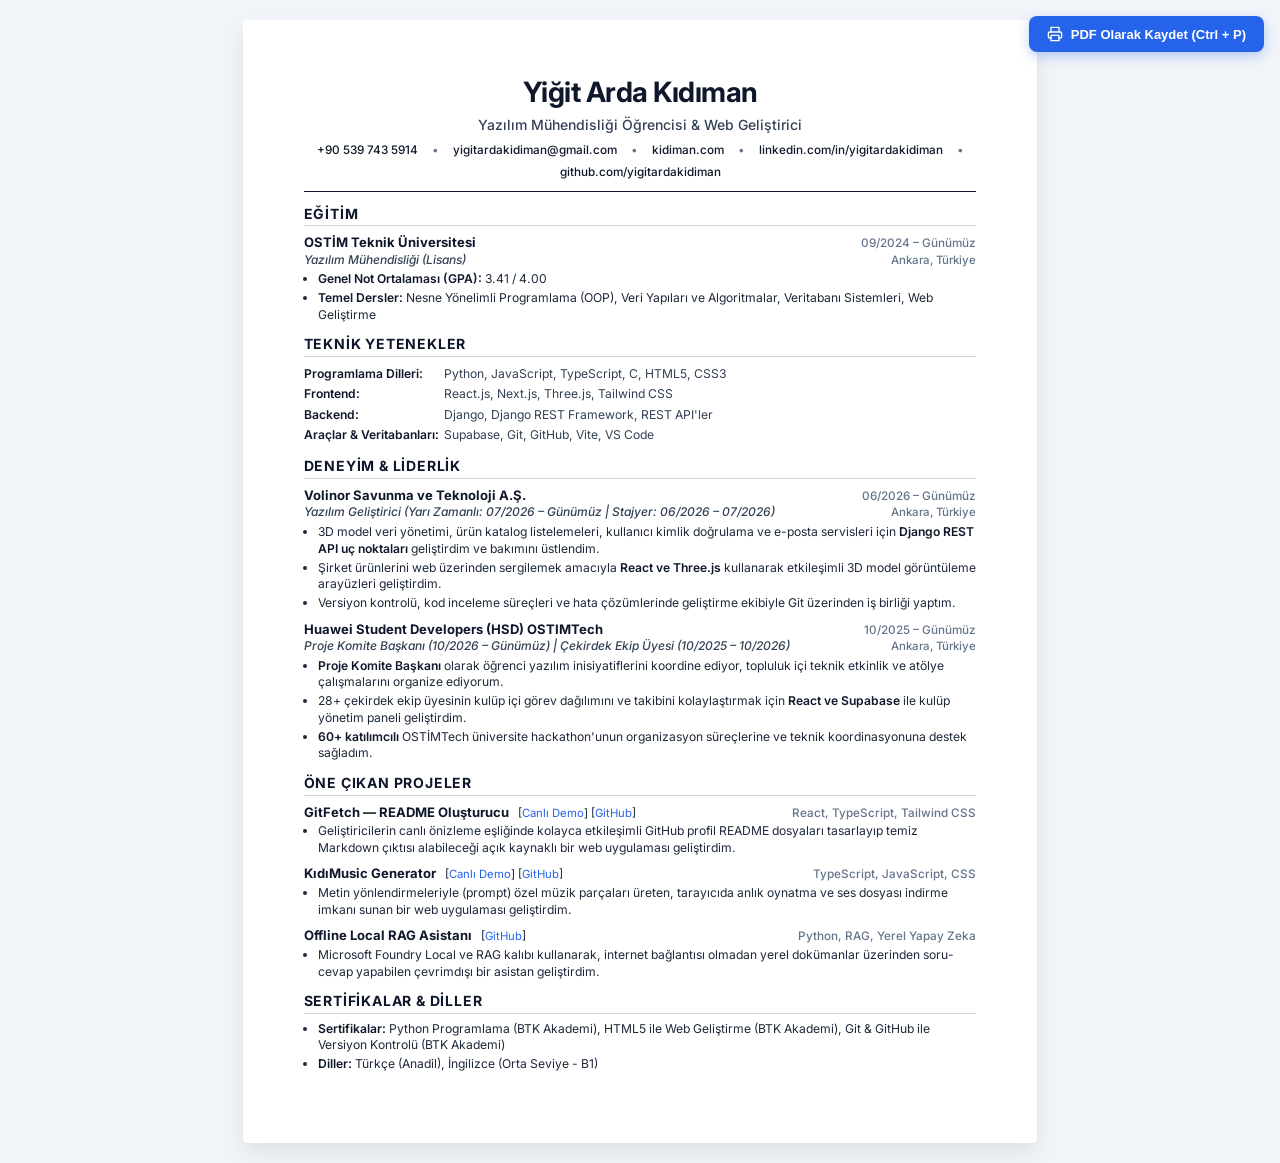
==== public/documents/Yeni klasör/resume-tr.html @ 00418289 "Update resumes and add dynamic language support for CV downloads" ====
<!DOCTYPE html>
<html lang="tr">
<head>
  <meta charset="UTF-8">
  <meta name="viewport" content="width=device-width, initial-scale=1.0">
  <title>Yiğit Arda Kıdıman - Özgeçmiş (CV)</title>
  <link rel="preconnect" href="https://fonts.googleapis.com">
  <link rel="preconnect" href="https://fonts.gstatic.com" crossorigin>
  <link href="https://fonts.googleapis.com/css2?family=Inter:wght@300;400;500;600;700&display=swap" rel="stylesheet">
  <style>
    :root {
      --primary: #0f172a;
      --secondary: #334155;
      --muted: #64748b;
      --line: #cbd5e1;
      --accent: #2563eb;
      --bg: #ffffff;
    }

    * {
      box-sizing: border-box;
      margin: 0;
      padding: 0;
    }

    body {
      font-family: 'Inter', -apple-system, BlinkMacSystemFont, "Segoe UI", Roboto, sans-serif;
      color: var(--primary);
      background-color: #f1f5f9;
      font-size: 9.6pt;
      line-height: 1.4;
      -webkit-font-smoothing: antialiased;
    }

    /* Floating Print Button */
    .no-print-bar {
      position: fixed;
      top: 16px;
      right: 16px;
      display: flex;
      gap: 10px;
      z-index: 1000;
    }

    .btn-print {
      background: #2563eb;
      color: white;
      border: none;
      padding: 10px 18px;
      font-size: 13px;
      font-weight: 600;
      border-radius: 8px;
      cursor: pointer;
      box-shadow: 0 4px 12px rgba(37, 99, 235, 0.3);
      display: flex;
      align-items: center;
      gap: 8px;
      transition: all 0.2s ease;
    }

    .btn-print:hover {
      background: #1d4ed8;
      transform: translateY(-1px);
    }

    /* A4 Resume Container */
    .resume-page {
      width: 210mm;
      min-height: 297mm;
      margin: 20px auto;
      background: var(--bg);
      padding: 14mm 16mm;
      box-shadow: 0 10px 25px rgba(0, 0, 0, 0.08);
      border-radius: 4px;
    }

    /* Header */
    header {
      text-align: center;
      margin-bottom: 12px;
      padding-bottom: 10px;
      border-bottom: 1.5px solid var(--primary);
    }

    h1.name {
      font-size: 21pt;
      font-weight: 700;
      letter-spacing: -0.5px;
      color: var(--primary);
      margin-bottom: 3px;
    }

    .title-sub {
      font-size: 10.5pt;
      font-weight: 500;
      color: var(--secondary);
      margin-bottom: 7px;
    }

    .contact-line {
      display: flex;
      justify-content: center;
      flex-wrap: wrap;
      gap: 6px 14px;
      font-size: 8.8pt;
      color: var(--secondary);
    }

    .contact-line a {
      color: var(--primary);
      text-decoration: none;
      font-weight: 500;
    }

    .contact-line a:hover {
      color: var(--accent);
      text-decoration: underline;
    }

    .dot-sep {
      color: var(--muted);
    }

    /* Section Styles */
    section {
      margin-bottom: 11px;
    }

    .section-title {
      font-size: 10.5pt;
      font-weight: 700;
      text-transform: uppercase;
      letter-spacing: 0.8px;
      color: var(--primary);
      border-bottom: 1px solid var(--line);
      padding-bottom: 2px;
      margin-bottom: 7px;
    }

    /* Entry Item */
    .item {
      margin-bottom: 8px;
    }

    .item:last-child {
      margin-bottom: 0;
    }

    .item-header {
      display: flex;
      justify-content: space-between;
      align-items: baseline;
    }

    .item-title {
      font-weight: 700;
      font-size: 9.8pt;
      color: var(--primary);
    }

    .item-date {
      font-size: 8.8pt;
      color: var(--muted);
      font-weight: 500;
      text-align: right;
      white-space: nowrap;
    }

    .item-subtitle {
      display: flex;
      justify-content: space-between;
      align-items: baseline;
      font-size: 9pt;
      color: var(--secondary);
      font-weight: 500;
      margin-bottom: 3px;
    }

    .item-role {
      font-style: italic;
      color: var(--secondary);
    }

    .item-location {
      font-size: 8.6pt;
      color: var(--muted);
      white-space: nowrap;
    }

    /* Lists */
    ul.bullets {
      list-style-type: disc;
      padding-left: 14px;
      margin-top: 2px;
    }

    ul.bullets li {
      font-size: 9.1pt;
      color: #1e293b;
      margin-bottom: 2.5px;
      line-height: 1.36;
    }

    ul.bullets li strong {
      color: var(--primary);
      font-weight: 600;
    }

    /* Skills Grid */
    .skills-table {
      width: 100%;
      border-collapse: collapse;
      font-size: 9.1pt;
    }

    .skills-table td {
      padding: 2px 0;
      vertical-align: top;
      line-height: 1.35;
    }

    .skill-cat {
      font-weight: 600;
      color: var(--primary);
      width: 140px;
      white-space: nowrap;
    }

    .skill-list {
      color: #334155;
    }

    /* Project Link */
    .project-links {
      font-size: 8.5pt;
      font-weight: normal;
      margin-left: 6px;
    }

    .project-links a {
      color: var(--accent);
      text-decoration: none;
    }

    .project-links a:hover {
      text-decoration: underline;
    }

    /* Print Media Query */
    @media print {
      @page {
        size: A4 portrait;
        margin: 0;
      }

      body {
        background: transparent;
        font-size: 9.5pt;
        margin: 0;
        padding: 0;
      }

      .no-print-bar {
        display: none !important;
      }

      .resume-page {
        width: 210mm;
        min-height: 297mm;
        margin: 0 auto;
        padding: 11mm 14mm;
        box-shadow: none;
        border-radius: 0;
      }
    }
  </style>
</head>
<body>

  <!-- Floating Print Action Button -->
  <div class="no-print-bar">
    <button class="btn-print" onclick="window.print()">
      <svg width="16" height="16" viewBox="0 0 24 24" fill="none" stroke="currentColor" stroke-width="2" stroke-linecap="round" stroke-linejoin="round">
        <polyline points="6 9 6 2 18 2 18 9"></polyline>
        <path d="M6 18H4a2 2 0 0 1-2-2v-5a2 2 0 0 1 2-2h16a2 2 0 0 1 2 2v5a2 2 0 0 1-2 2h-2"></path>
        <rect x="6" y="14" width="12" height="8"></rect>
      </svg>
      PDF Olarak Kaydet (Ctrl + P)
    </button>
  </div>

  <div class="resume-page">
    <!-- Header -->
    <header>
      <h1 class="name">Yiğit Arda Kıdıman</h1>
      <div class="title-sub">Yazılım Mühendisliği Öğrencisi & Web Geliştirici</div>
      <div class="contact-line">
        <a href="tel:+905397435914">+90 539 743 5914</a>
        <span class="dot-sep">•</span>
        <a href="mailto:yigitardakidiman@gmail.com">yigitardakidiman@gmail.com</a>
        <span class="dot-sep">•</span>
        <a href="https://kidiman.com" target="_blank">kidiman.com</a>
        <span class="dot-sep">•</span>
        <a href="https://linkedin.com/in/yigitardakidiman" target="_blank">linkedin.com/in/yigitardakidiman</a>
        <span class="dot-sep">•</span>
        <a href="https://github.com/yigitardakidiman" target="_blank">github.com/yigitardakidiman</a>
      </div>
    </header>

    <!-- Eğitim -->
    <section>
      <h2 class="section-title">Eğitim</h2>
      <div class="item">
        <div class="item-header">
          <span class="item-title">OSTİM Teknik Üniversitesi</span>
          <span class="item-date">09/2024 – Günümüz</span>
        </div>
        <div class="item-subtitle">
          <span class="item-role">Yazılım Mühendisliği (Lisans)</span>
          <span class="item-location">Ankara, Türkiye</span>
        </div>
        <ul class="bullets">
          <li><strong>Genel Not Ortalaması (GPA):</strong> 3.41 / 4.00</li>
          <li><strong>Temel Dersler:</strong> Nesne Yönelimli Programlama (OOP), Veri Yapıları ve Algoritmalar, Veritabanı Sistemleri, Web Geliştirme</li>
        </ul>
      </div>
    </section>

    <!-- Teknik Yetenekler -->
    <section>
      <h2 class="section-title">Teknik Yetenekler</h2>
      <table class="skills-table">
        <tr>
          <td class="skill-cat">Programlama Dilleri:</td>
          <td class="skill-list">Python, JavaScript, TypeScript, C, HTML5, CSS3</td>
        </tr>
        <tr>
          <td class="skill-cat">Frontend:</td>
          <td class="skill-list">React.js, Next.js, Three.js, Tailwind CSS</td>
        </tr>
        <tr>
          <td class="skill-cat">Backend:</td>
          <td class="skill-list">Django, Django REST Framework, REST API'ler</td>
        </tr>
        <tr>
          <td class="skill-cat">Araçlar & Veritabanları:</td>
          <td class="skill-list">Supabase, Git, GitHub, Vite, VS Code</td>
        </tr>
      </table>
    </section>

    <!-- Deneyim & Liderlik -->
    <section>
      <h2 class="section-title">Deneyim & Liderlik</h2>
      
      <!-- Volinor -->
      <div class="item">
        <div class="item-header">
          <span class="item-title">Volinor Savunma ve Teknoloji A.Ş.</span>
          <span class="item-date">06/2026 – Günümüz</span>
        </div>
        <div class="item-subtitle">
          <span class="item-role">Yazılım Geliştirici (Yarı Zamanlı: 07/2026 – Günümüz | Stajyer: 06/2026 – 07/2026)</span>
          <span class="item-location">Ankara, Türkiye</span>
        </div>
        <ul class="bullets">
          <li>3D model veri yönetimi, ürün katalog listelemeleri, kullanıcı kimlik doğrulama ve e-posta servisleri için <strong>Django REST API uç noktaları</strong> geliştirdim ve bakımını üstlendim.</li>
          <li>Şirket ürünlerini web üzerinden sergilemek amacıyla <strong>React ve Three.js</strong> kullanarak etkileşimli 3D model görüntüleme arayüzleri geliştirdim.</li>
          <li>Versiyon kontrolü, kod inceleme süreçleri ve hata çözümlerinde geliştirme ekibiyle Git üzerinden iş birliği yaptım.</li>
        </ul>
      </div>

      <!-- Huawei Student Developers -->
      <div class="item">
        <div class="item-header">
          <span class="item-title">Huawei Student Developers (HSD) OSTIMTech</span>
          <span class="item-date">10/2025 – Günümüz</span>
        </div>
        <div class="item-subtitle">
          <span class="item-role">Proje Komite Başkanı (10/2026 – Günümüz) | Çekirdek Ekip Üyesi (10/2025 – 10/2026)</span>
          <span class="item-location">Ankara, Türkiye</span>
        </div>
        <ul class="bullets">
          <li><strong>Proje Komite Başkanı</strong> olarak öğrenci yazılım inisiyatiflerini koordine ediyor, topluluk içi teknik etkinlik ve atölye çalışmalarını organize ediyorum.</li>
          <li>28+ çekirdek ekip üyesinin kulüp içi görev dağılımını ve takibini kolaylaştırmak için <strong>React ve Supabase</strong> ile kulüp yönetim paneli geliştirdim.</li>
          <li><strong>60+ katılımcılı</strong> OSTİMTech üniversite hackathon'unun organizasyon süreçlerine ve teknik koordinasyonuna destek sağladım.</li>
        </ul>
      </div>
    </section>

    <!-- Öne Çıkan Projeler -->
    <section>
      <h2 class="section-title">Öne Çıkan Projeler</h2>

      <!-- GitFetch -->
      <div class="item">
        <div class="item-header">
          <span class="item-title">GitFetch — README Oluşturucu
            <span class="project-links">
              [<a href="https://gitfetch.kidiman.com" target="_blank">Canlı Demo</a>]
              [<a href="https://github.com/yigitardakidiman/gitfetch-readme-generator" target="_blank">GitHub</a>]
            </span>
          </span>
          <span class="item-date">React, TypeScript, Tailwind CSS</span>
        </div>
        <ul class="bullets">
          <li>Geliştiricilerin canlı önizleme eşliğinde kolayca etkileşimli GitHub profil README dosyaları tasarlayıp temiz Markdown çıktısı alabileceği açık kaynaklı bir web uygulaması geliştirdim.</li>
        </ul>
      </div>

      <!-- KıdıMusic -->
      <div class="item">
        <div class="item-header">
          <span class="item-title">KıdıMusic Generator
            <span class="project-links">
              [<a href="https://music.kidiman.com" target="_blank">Canlı Demo</a>]
              [<a href="https://github.com/yigitardakidiman/kidimusic-generator-app" target="_blank">GitHub</a>]
            </span>
          </span>
          <span class="item-date">TypeScript, JavaScript, CSS</span>
        </div>
        <ul class="bullets">
          <li>Metin yönlendirmeleriyle (prompt) özel müzik parçaları üreten, tarayıcıda anlık oynatma ve ses dosyası indirme imkanı sunan bir web uygulaması geliştirdim.</li>
        </ul>
      </div>

      <!-- Offline Local RAG -->
      <div class="item">
        <div class="item-header">
          <span class="item-title">Offline Local RAG Asistanı
            <span class="project-links">
              [<a href="https://github.com/yigitardakidiman/microsoft-rag" target="_blank">GitHub</a>]
            </span>
          </span>
          <span class="item-date">Python, RAG, Yerel Yapay Zeka</span>
        </div>
        <ul class="bullets">
          <li>Microsoft Foundry Local ve RAG kalıbı kullanarak, internet bağlantısı olmadan yerel dokümanlar üzerinden soru-cevap yapabilen çevrimdışı bir asistan geliştirdim.</li>
        </ul>
      </div>
    </section>

    <!-- Sertifikalar & Diller -->
    <section>
      <h2 class="section-title">Sertifikalar & Diller</h2>
      <ul class="bullets">
        <li><strong>Sertifikalar:</strong> Python Programlama (BTK Akademi), HTML5 ile Web Geliştirme (BTK Akademi), Git & GitHub ile Versiyon Kontrolü (BTK Akademi)</li>
        <li><strong>Diller:</strong> Türkçe (Anadil), İngilizce (Orta Seviye - B1)</li>
      </ul>
    </section>
  </div>

</body>
</html>
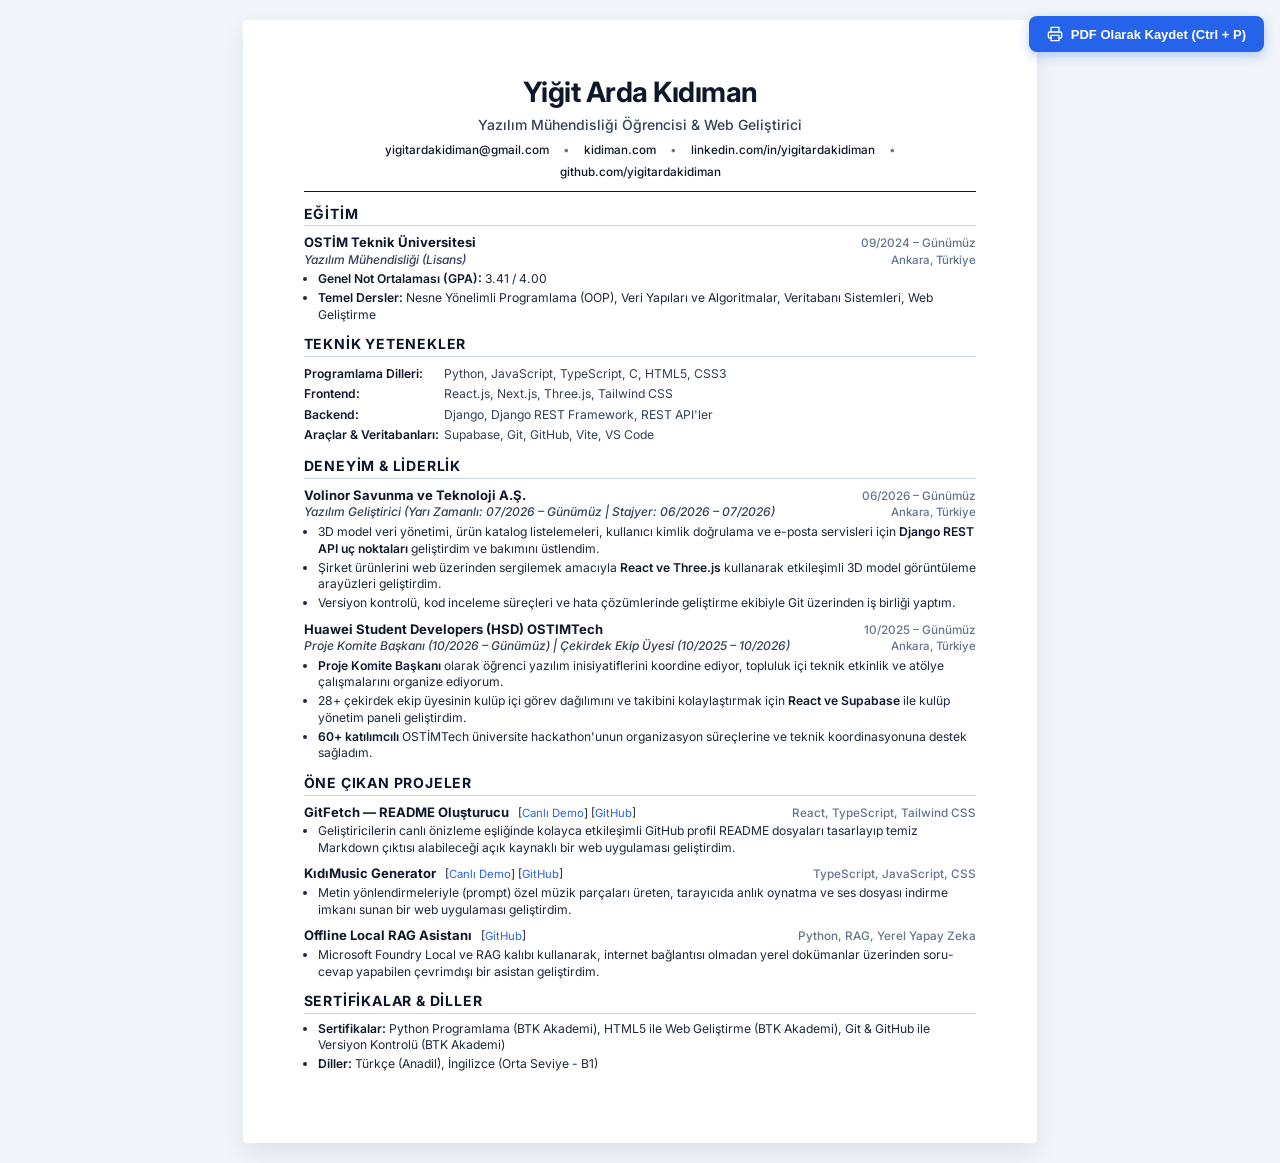
==== commit a52e9bc1: "Remove phone number from public resumes for privacy protection" ====
--- a/public/documents/Yeni klasör/resume-tr.html
+++ b/public/documents/Yeni klasör/resume-tr.html
@@ -295,8 +295,6 @@
       <h1 class="name">Yiğit Arda Kıdıman</h1>
       <div class="title-sub">Yazılım Mühendisliği Öğrencisi & Web Geliştirici</div>
       <div class="contact-line">
-        <a href="tel:+905397435914">+90 539 743 5914</a>
-        <span class="dot-sep">•</span>
         <a href="mailto:yigitardakidiman@gmail.com">yigitardakidiman@gmail.com</a>
         <span class="dot-sep">•</span>
         <a href="https://kidiman.com" target="_blank">kidiman.com</a>
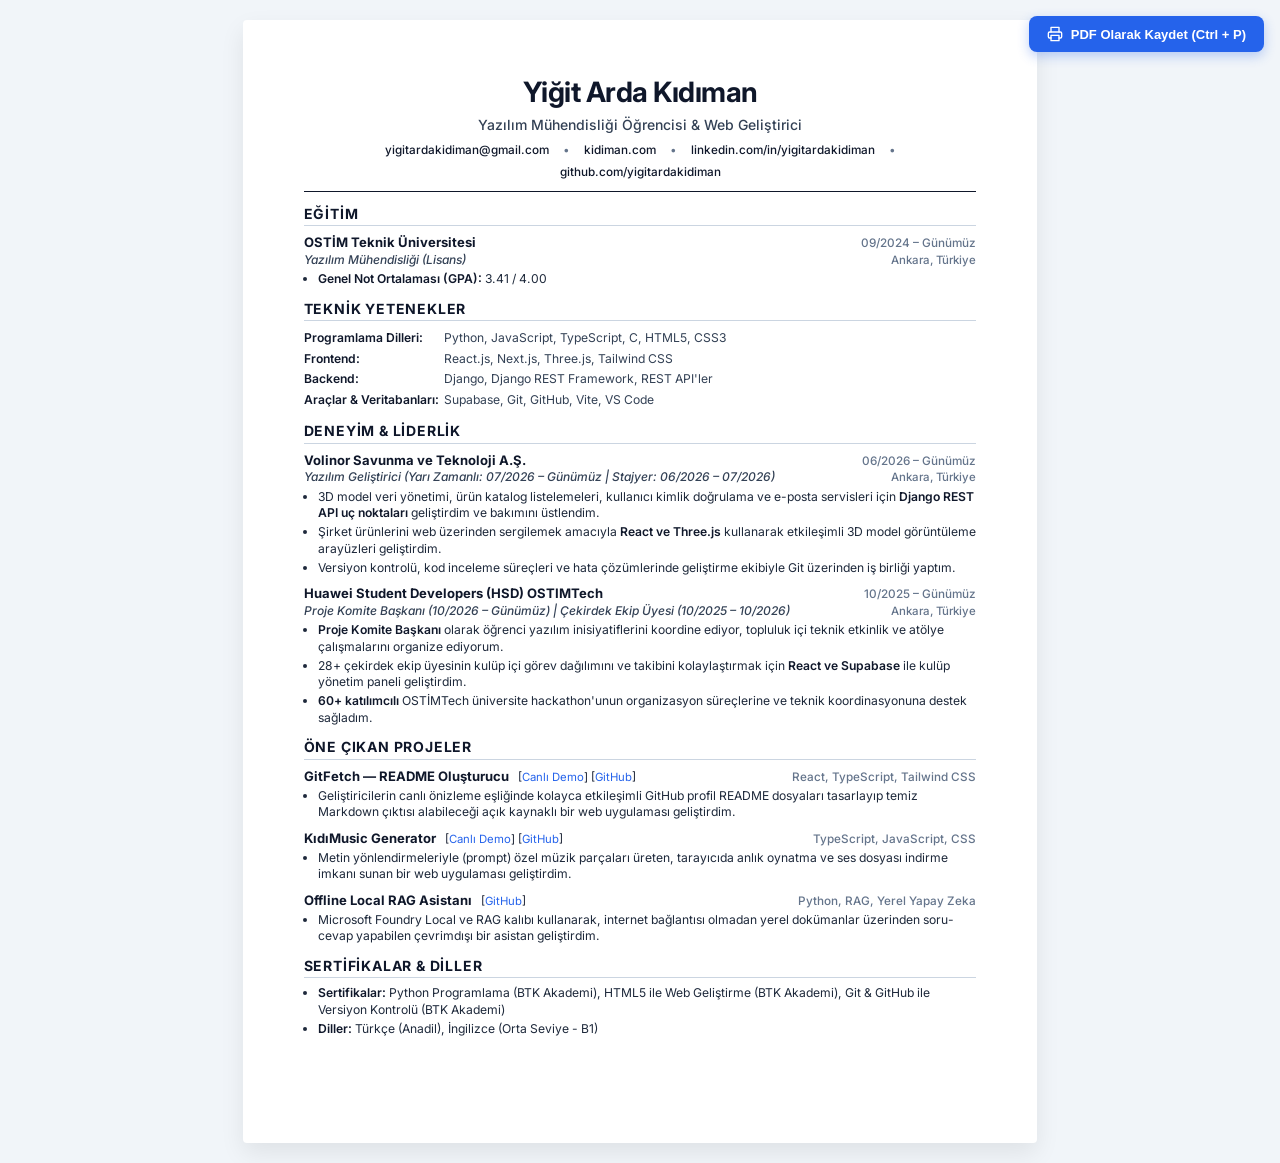
==== commit 6b7c243e: "Remove coursework from education section across all resumes" ====
--- a/public/documents/Yeni klasör/resume-tr.html
+++ b/public/documents/Yeni klasör/resume-tr.html
@@ -319,7 +319,6 @@
         </div>
         <ul class="bullets">
           <li><strong>Genel Not Ortalaması (GPA):</strong> 3.41 / 4.00</li>
-          <li><strong>Temel Dersler:</strong> Nesne Yönelimli Programlama (OOP), Veri Yapıları ve Algoritmalar, Veritabanı Sistemleri, Web Geliştirme</li>
         </ul>
       </div>
     </section>
